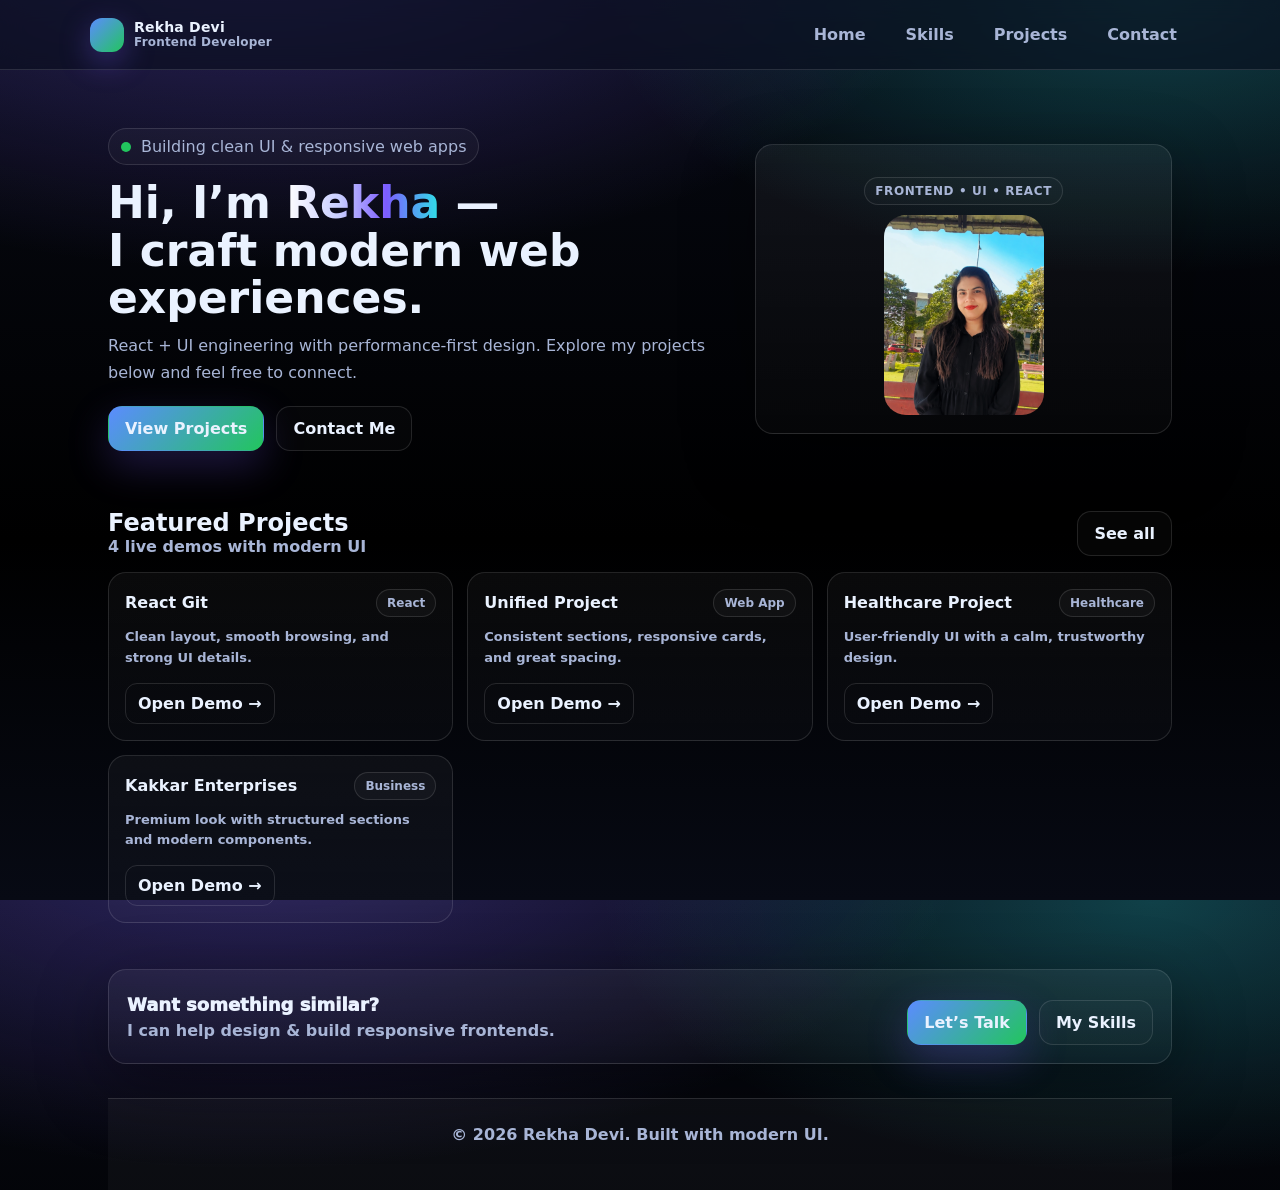
==== index.html @ 22abef99 "Fix hero image src path" ====
<!doctype html>
<html lang="en">

<head>
  <meta charset="UTF-8" />
  <meta name="viewport" content="width=device-width, initial-scale=1.0" />
  <title>Rekha Devi | Portfolio</title>
  <link rel="stylesheet" href="styles.css" />
</head>

<body>
  <header class="nav">
    <div class="container nav-inner">
      <div class="brand">
        <div class="logo" aria-hidden="true"></div>
        <div>
          <div style="font-size:14px; line-height:1.1; color:var(--text);">Rekha Devi</div>
          <div style="font-size:12px; color:var(--muted); font-weight:800;">Frontend Developer</div>
        </div>
      </div>
      <nav class="nav-links" aria-label="Primary">
        <a href="index.html">Home</a>
        <a href="skills.html">Skills</a>
        <a href="project.html">Projects</a>
        <a href="contact.html">Contact</a>
      </nav>
    </div>
  </header>

  <main class="container">
    <section class="hero">
      <div class="hero-grid">
        <div>
          <div class="kicker">
            <span class="pulse" aria-hidden="true"></span>
            Building clean UI & responsive web apps
          </div>
          <h1>
            Hi, I’m <span class="gradient-text">Rekha</span> —
            <br />
            I craft modern web experiences.
          </h1>
          <p>
            React + UI engineering with performance-first design. Explore my projects below and feel free to connect.
          </p>

          <div class="hero-actions">
            <a class="btn btn-primary" href="project.html">View Projects</a>
            <a class="btn" href="contact.html">Contact Me</a>
          </div>
        </div>

        <aside class="panel profile-card" aria-label="Profile">
          <div class="mari-gallery" aria-label="Gallery">
            <div class="mari-fresh-text">Frontend • UI • React</div>
            <img
              class="mari-img"
              src="/images/d5c68308-0cd5-4588-aa4e-88a4cfb205c1.png"
              alt="Rekha"
              loading="lazy"
              decoding="async"
              />

          </div>
        </aside>
      </div>
    </section>

    <section class="section" id="projects">
      <div class="section-head">
        <div>
          <h2>Featured Projects</h2>
          <p>4 live demos with modern UI</p>
        </div>
        <a class="btn" href="project.html">See all</a>
      </div>

      <div class="grid-3" style="margin-top:16px;">
        <article class="card">
          <div class="title">
            <h3>React Git</h3>
            <span class="tag">React</span>
          </div>
          <p>Clean layout, smooth browsing, and strong UI details.</p>
          <a href="https://reactgit-theta.vercel.app/" target="_blank" rel="noreferrer">Open Demo →</a>
        </article>

        <article class="card">
          <div class="title">
            <h3>Unified Project</h3>
            <span class="tag">Web App</span>
          </div>
          <p>Consistent sections, responsive cards, and great spacing.</p>
          <a href="https://unifiedproject.vercel.app/" target="_blank" rel="noreferrer">Open Demo →</a>
        </article>

        <article class="card">
          <div class="title">
            <h3>Healthcare Project</h3>
            <span class="tag">Healthcare</span>
          </div>
          <p>User-friendly UI with a calm, trustworthy design.</p>
          <a href="https://healthcareproject1-liard.vercel.app/" target="_blank" rel="noreferrer">Open Demo →</a>
        </article>

        <article class="card">
          <div class="title">
            <h3>Kakkar Enterprises</h3>
            <span class="tag">Business</span>
          </div>
          <p>Premium look with structured sections and modern components.</p>
          <a href="https://kakkarenterprises.vercel.app/" target="_blank" rel="noreferrer">Open Demo →</a>
        </article>
      </div>
    </section>

    <section class="section" style="padding-top:12px;">
      <div class="panel"
        style="padding:18px; display:flex; justify-content:space-between; gap:16px; align-items:center; flex-wrap:wrap;">
        <div>
          <div style="font-weight:1000; font-size:18px;">Want something similar?</div>
          <div style="color:var(--muted); font-weight:800; margin-top:6px;">I can help design & build responsive
            frontends.</div>
        </div>
        <div class="send-row">
          <a class="btn btn-primary" href="contact.html">Let’s Talk</a>
          <a class="btn" href="skills.html">My Skills</a>
        </div>
      </div>
    </section>

    <footer class="footer">
      <div>© <span id="year"></span> Rekha Devi. Built with modern UI.</div>
    </footer>
  </main>

  <script>
    document.getElementById('year').textContent = new Date().getFullYear();
  </script>
</body>

</html>
---- styles.css ----
:root{
  --bg:#000000; /* black background */

  --card:#0a1a2b;
  --card2:#07162a;
  --text:#eaf2ff;
  --muted:#a8b5d6;
  --brand:#5b8cff; /* blue */
  --brand2:#22c55e; /* green */
  --brand3:#a855f7; /* purple */
  --border:rgba(255,255,255,.12);
  --shadow: 0 22px 70px rgba(0,0,0,.42);
  --radius:18px;
}


*{box-sizing:border-box}
html,body{height:100%}
body{
  margin:0;
  font-family: ui-sans-serif, system-ui, -apple-system, Segoe UI, Roboto, Arial, "Noto Sans", "Liberation Sans", sans-serif;
  background:
    radial-gradient(1200px 600px at 20% -10%, rgba(124,92,255,.35), transparent 60%),
    radial-gradient(1000px 500px at 90% 0%, rgba(45,226,230,.25), transparent 55%),
    linear-gradient(180deg, #070a14 0%, var(--bg) 60%, #070a14 100%);
  color:var(--text);
}

a{color:inherit; text-decoration:none}
.container{max-width:1100px; margin:0 auto; padding:0 18px}

/* Navbar */
.nav{
  position:sticky; top:0; z-index:50;
  backdrop-filter: blur(12px);
  background: rgba(10,14,30,.65);
  border-bottom:1px solid var(--border);
}
.nav-inner{
  display:flex; align-items:center; justify-content:space-between;
  padding:14px 0;
}
.brand{
  display:flex; gap:10px; align-items:center;
  font-weight:800; letter-spacing:.2px;
}
.logo{
  width:34px; height:34px; border-radius:12px;
  background: linear-gradient(135deg, var(--brand), var(--brand2));
  box-shadow: 0 10px 30px rgba(124,92,255,.35);
}
.nav-links{display:flex; gap:14px; align-items:center}
.nav-links a{
  padding:10px 12px;
  border:1px solid transparent;
  border-radius:12px;
  color:var(--muted);
  font-weight:600;
}
.nav-links a:hover{
  color:var(--text);
  border-color: var(--border);
  background: rgba(255,255,255,.03);
}

/* Hero */
.hero{
  padding:58px 0 24px;
}
.hero-grid{
  display:grid; grid-template-columns: 1.2fr .8fr;
  gap:22px; align-items:center;
}
@media (max-width: 860px){ .hero-grid{grid-template-columns:1fr;} }

.kicker{
  display:inline-flex; gap:10px; align-items:center;
  padding:8px 12px; border-radius:999px;
  border:1px solid var(--border);
  color:var(--muted);
  background: rgba(255,255,255,.03);
}
.pulse{
  width:10px; height:10px; border-radius:50%;
  background: var(--brand2);
  box-shadow: 0 0 0 0 rgba(45,226,230,.6);
  animation: pulse 1.8s infinite;
}
@keyframes pulse{
  0%{ box-shadow: 0 0 0 0 rgba(45,226,230,.55);} 70%{ box-shadow: 0 0 0 16px rgba(45,226,230,0);} 100%{ box-shadow: 0 0 0 0 rgba(45,226,230,0);} 
}

.hero h1{margin:14px 0 10px; font-size:44px; line-height:1.08}
@media (max-width: 600px){ .hero h1{font-size:34px;} }
.gradient-text{
  background: linear-gradient(90deg, #ffffff 0%, #c7ccff 35%, #7c5cff 65%, #2de2e6 100%);
  -webkit-background-clip:text; background-clip:text; color:transparent;
}
.hero p{margin:0; color:var(--muted); font-size:16px; line-height:1.7; max-width:620px}

.hero-actions{display:flex; gap:12px; flex-wrap:wrap; margin-top:20px}
.btn{
  display:inline-flex; gap:10px; align-items:center; justify-content:center;
  padding:12px 16px; border-radius:14px;
  border:1px solid var(--border);
  font-weight:800;
  background: rgba(255,255,255,.02);
  color:var(--text);
  transition: transform .15s ease, background .15s ease, border-color .15s ease;
}
.btn:hover{transform: translateY(-2px); border-color: rgba(255,255,255,.2); background: rgba(255,255,255,.04)}
.btn-primary{
  border-color: transparent;
  background: linear-gradient(135deg, var(--brand), var(--brand2));
  box-shadow: 0 15px 40px rgba(124,92,255,.25);
}
.btn-primary:hover{background: linear-gradient(135deg, #8b6cff, #41f0f2)}

/* Panels */
.panel{
  background: linear-gradient(180deg, rgba(255,255,255,.05), rgba(255,255,255,.02));
  border:1px solid var(--border);
  border-radius: var(--radius);
  box-shadow: var(--shadow);
}
.profile-card{
  padding:18px;
}
.profile-top{display:flex; gap:14px; align-items:center}
.avatar{
  width:72px; height:72px; border-radius:22px;
  background:
    radial-gradient(20px 20px at 30% 30%, rgba(255,255,255,.65), transparent 60%),
    linear-gradient(135deg, rgba(124,92,255,.95), rgba(45,226,230,.75));
  border:1px solid rgba(255,255,255,.18);
}
.profile-card h3{margin:0; font-size:18px}
.profile-card .role{color:var(--muted); margin-top:4px; font-weight:700; font-size:13px}
.badges{display:flex; gap:10px; flex-wrap:wrap; margin-top:14px}
.badge{
  padding:9px 12px; border-radius:999px;
  background: rgba(255,255,255,.03);
  border:1px solid var(--border);
  color:var(--muted);
  font-weight:700; font-size:13px;
}

/* Sections */
.section{padding:34px 0}

/* Mari Gallery (right side) */
.mari-gallery{
  margin-top:14px;
  display:flex;
  flex-direction:column;
  gap:10px;
  align-items:center;
}
.mari-fresh-text{
  font-weight:900;
  font-size:12px;
  color:var(--muted);
  letter-spacing:.6px;
  text-transform:uppercase;
  padding:6px 10px;
  border-radius:999px;
  border:1px solid var(--border);
  background: rgba(255,255,255,.02);
}
.mari-img{
  width:160px;
  height:200px;
  object-fit:cover;
  object-position:center 10%;
  border-radius:22px;
  border:none;
  box-shadow: none;
  display:block;
}
@media (max-width: 860px){
  .mari-img{height:190px; width:150px}
}
.section-head{display:flex; justify-content:space-between; align-items:flex-end; gap:16px; flex-wrap:wrap}
.section-head h2{margin:0; font-size:24px}
.section-head p{margin:0; color:var(--muted); font-weight:600}

/* Cards */
.grid-3{display:grid; grid-template-columns: repeat(3, 1fr); gap:14px}
.grid-2{display:grid; grid-template-columns: repeat(2, 1fr); gap:14px}
@media (max-width: 900px){ .grid-3{grid-template-columns: repeat(2, 1fr);} }
@media (max-width: 620px){ .grid-3{grid-template-columns: 1fr;} .grid-2{grid-template-columns: 1fr;} }

.card{
  padding:16px;
  border-radius: var(--radius);
  background: linear-gradient(180deg, rgba(255,255,255,.04), rgba(255,255,255,.02));
  border:1px solid var(--border);
  transition: transform .15s ease, border-color .15s ease;
}
.card:hover{transform: translateY(-4px); border-color: rgba(255,255,255,.2)}

.card{animation:none}

.card .title{display:flex; align-items:center; justify-content:space-between; gap:12px}
.card h3{margin:0; font-size:16px}
.card .tag{color:var(--muted); font-weight:800; font-size:12px; padding:6px 10px; border-radius:999px; border:1px solid var(--border); background: rgba(255,255,255,.03)}
.card p{margin:10px 0 14px; color:var(--muted); line-height:1.6; font-weight:600; font-size:13px}
.card a{
  display:inline-flex; align-items:center; gap:10px;
  font-weight:900;
  color:var(--text);
  padding:10px 12px;
  border-radius:12px;
  border:1px solid var(--border);
}
.card a:hover{border-color: rgba(255,255,255,.22)}

/* Footer */
.footer{
  padding:26px 0 46px;
  color:var(--muted);
  font-weight:700;
  text-align:center;
  background: rgba(255,255,255,.03);
  border-top: 1px solid var(--border);
}

/* Skills */
.skill{display:flex; align-items:center; justify-content:space-between; gap:10px; margin:12px 0; padding:12px 14px; border-radius:16px; border:1px solid var(--border); background: rgba(255,255,255,.02)}
.skill .name{font-weight:900}
.skill .level{color:var(--muted); font-weight:900}

/* Contact */
.contact-wrap{display:grid; grid-template-columns:1fr 1fr; gap:14px}
@media (max-width: 860px){ .contact-wrap{grid-template-columns:1fr} }
.form-note{color:var(--muted); font-weight:700; line-height:1.7; margin:0}
.contact-card{padding:18px}

.input{
  width:100%;
  padding:12px 14px;
  border-radius:14px;
  border:1px solid var(--border);
  background: rgba(255,255,255,.02);
  color:var(--text);
  outline:none;
}
.input:focus{border-color: rgba(255,255,255,.22)}

.row{display:grid; grid-template-columns:1fr 1fr; gap:12px}
@media (max-width: 620px){ .row{grid-template-columns:1fr} }
textarea.input{min-height:110px; resize:vertical}

.send-row{display:flex; gap:12px; flex-wrap:wrap; align-items:center; margin-top:12px}
.small{font-size:12px; color:var(--muted); font-weight:800}
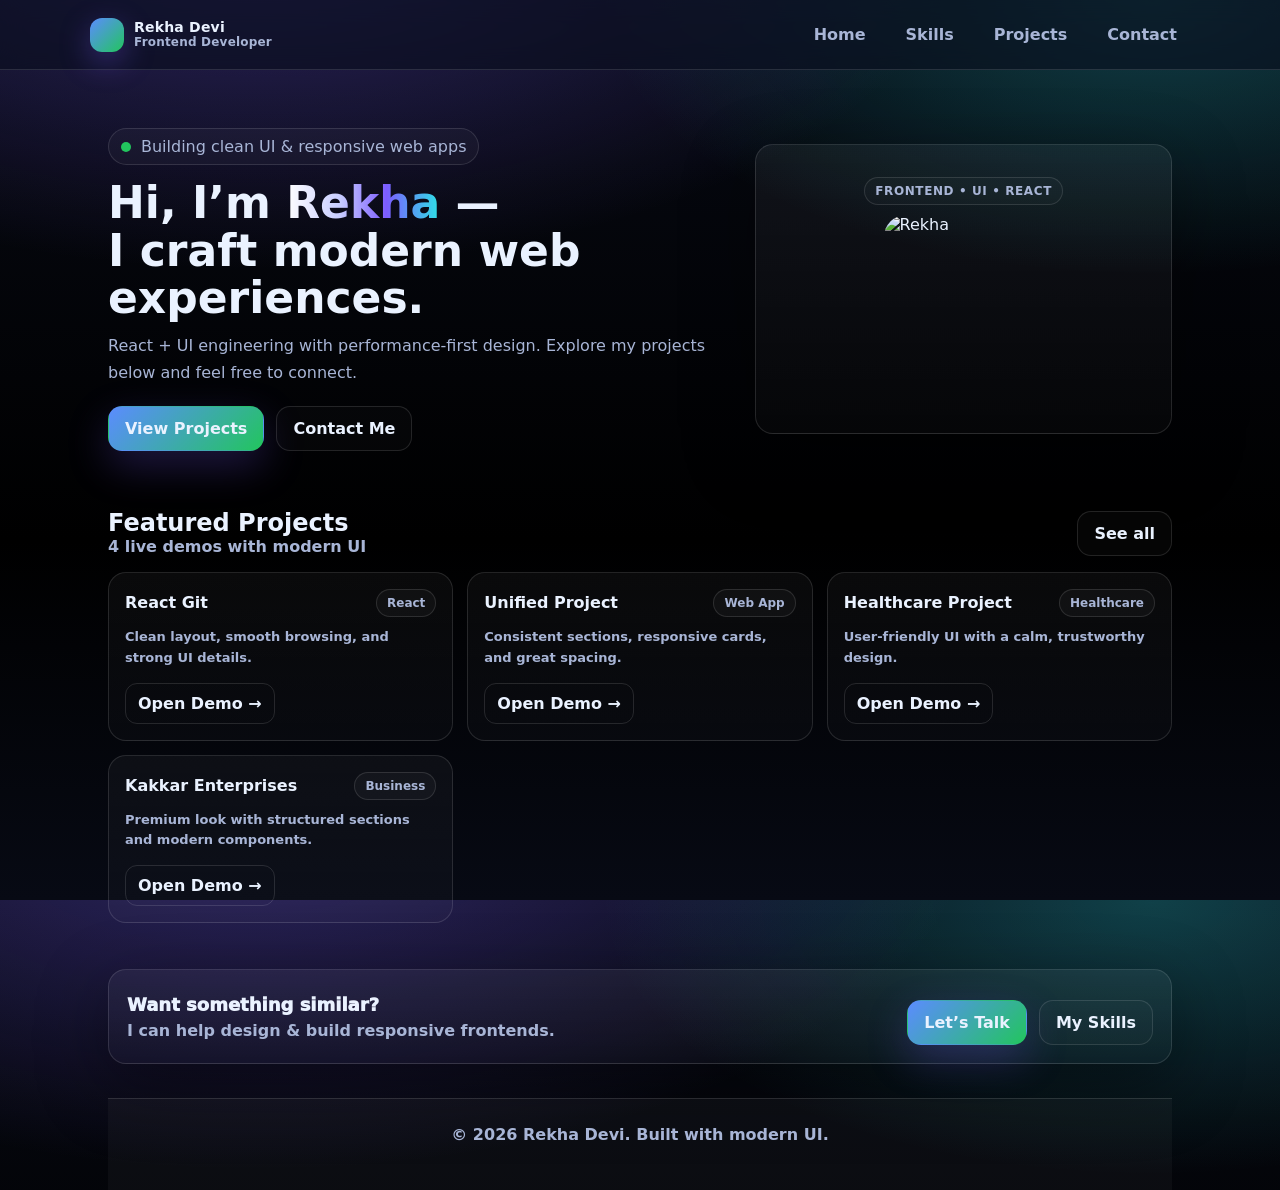
==== commit 32601999: "image path change" ====
--- a/index.html
+++ b/index.html
@@ -54,12 +54,10 @@
           <div class="mari-gallery" aria-label="Gallery">
             <div class="mari-fresh-text">Frontend • UI • React</div>
             <img
-              class="mari-img"
-              src="/images/d5c68308-0cd5-4588-aa4e-88a4cfb205c1.png"
-              alt="Rekha"
-              loading="lazy"
-              decoding="async"
-              />
+  class="mari-img"
+  src="./images/rekha.png"
+  alt="Rekha"
+/>
 
           </div>
         </aside>
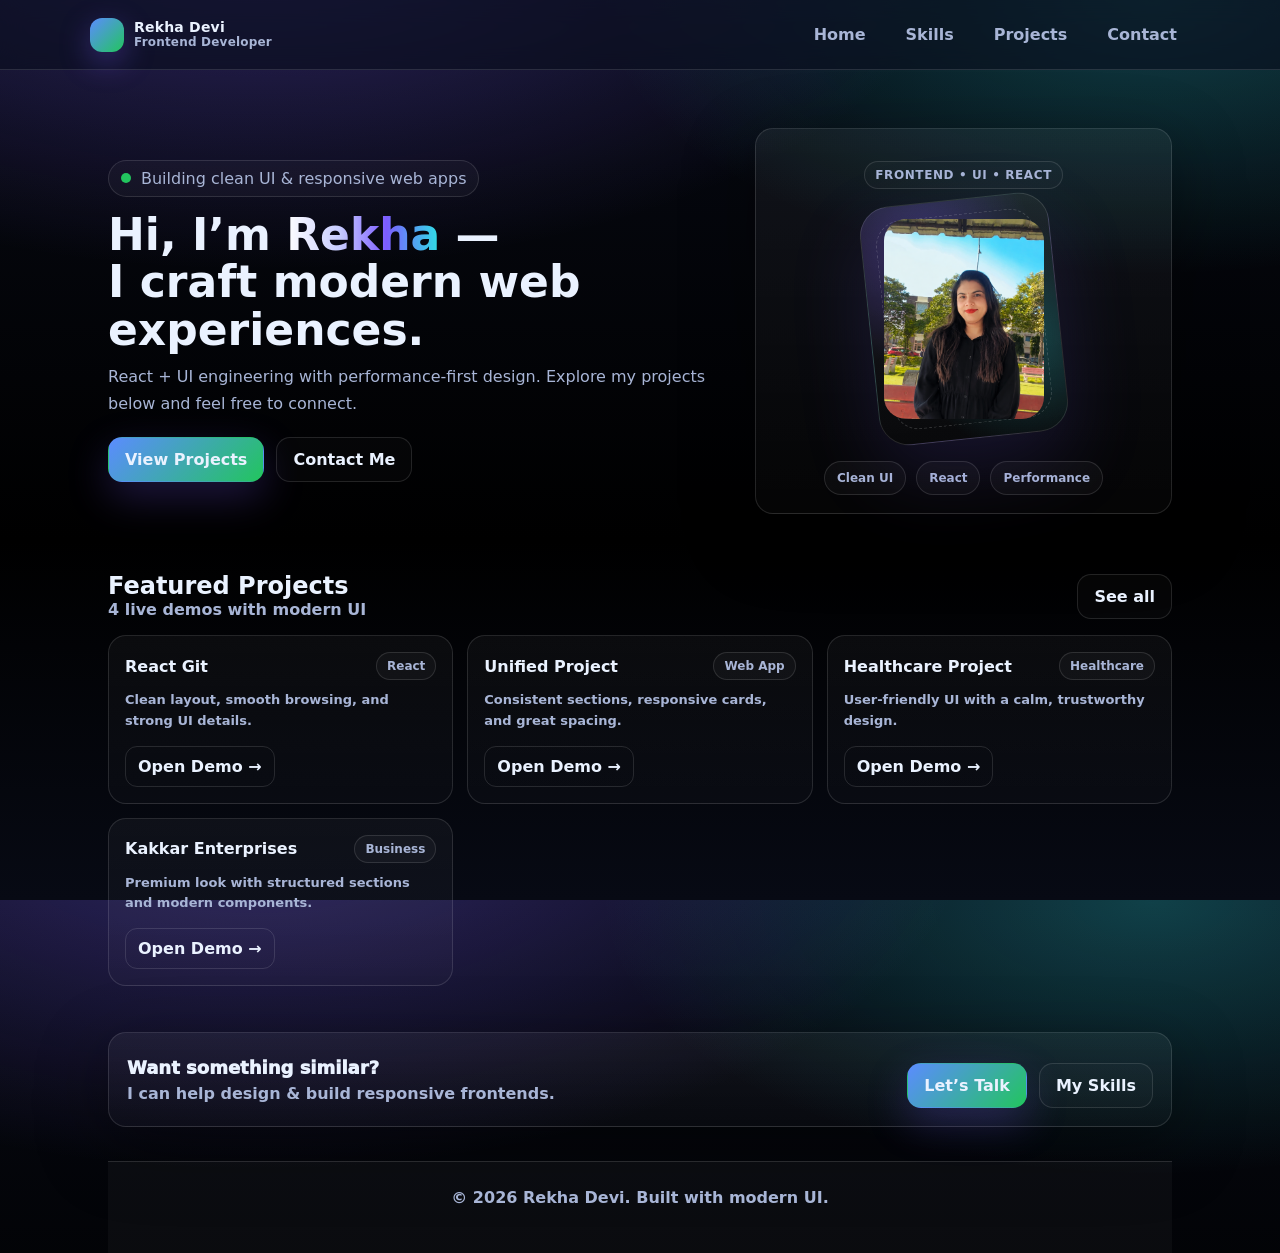
==== commit f114b57b: "changes" ====
--- a/index.html
+++ b/index.html
@@ -53,12 +53,21 @@
         <aside class="panel profile-card" aria-label="Profile">
           <div class="mari-gallery" aria-label="Gallery">
             <div class="mari-fresh-text">Frontend • UI • React</div>
-            <img
-  class="mari-img"
-  src="./images/rekha.png"
-  alt="Rekha"
-/>
 
+            <div class="profile-visual" aria-hidden="true">
+              <div class="profile-visual-ring"></div>
+              <img
+                class="mari-img"
+                src="public/images/d5c68308-0cd5-4588-aa4e-88a4cfb205c1.png"
+                alt="Rekha - Profile"
+              />
+            </div>
+
+            <div class="profile-badges" aria-label="Highlights">
+              <span class="badge">Clean UI</span>
+              <span class="badge">React</span>
+              <span class="badge">Performance</span>
+            </div>
           </div>
         </aside>
       </div>
--- a/styles.css
+++ b/styles.css
@@ -174,8 +174,65 @@
   object-position:center 10%;
   border-radius:22px;
   border:none;
-  box-shadow: none;
   display:block;
+  position:relative;
+  z-index:2;
+}
+
+/* Hero profile visual effect */
+.profile-visual{
+  position:relative;
+  width:190px;
+  height:240px;
+  display:flex;
+  align-items:center;
+  justify-content:center;
+}
+
+.profile-visual-ring{
+  position:absolute;
+  inset:0;
+  border-radius:30px;
+  background:
+    radial-gradient(circle at 30% 20%, rgba(124,92,255,.35), transparent 50%),
+    radial-gradient(circle at 80% 60%, rgba(45,226,230,.25), transparent 55%),
+    linear-gradient(180deg, rgba(255,255,255,.05), rgba(255,255,255,.01));
+  border:1px solid var(--border);
+  box-shadow: 0 30px 80px rgba(124,92,255,.15);
+  transform: rotate(-6deg);
+  z-index:1;
+}
+
+.profile-visual-ring::after{
+  content:"";
+  position:absolute;
+  inset:14px;
+  border-radius:26px;
+  border:1px dashed rgba(255,255,255,.16);
+  animation: spin 10s linear infinite;
+}
+
+@keyframes spin{
+  from{ transform: rotate(0deg); }
+  to{ transform: rotate(360deg); }
+}
+
+.profile-badges{
+  display:flex;
+  gap:10px;
+  flex-wrap:wrap;
+  justify-content:center;
+  margin-top:12px;
+}
+
+.badge{
+  padding:9px 12px;
+  border-radius:999px;
+  background: rgba(255,255,255,.03);
+  border:1px solid var(--border);
+  color:var(--muted);
+  font-weight:800;
+  font-size:12px;
 }
 @media (max-width: 860px){
   .mari-img{height:190px; width:150px}
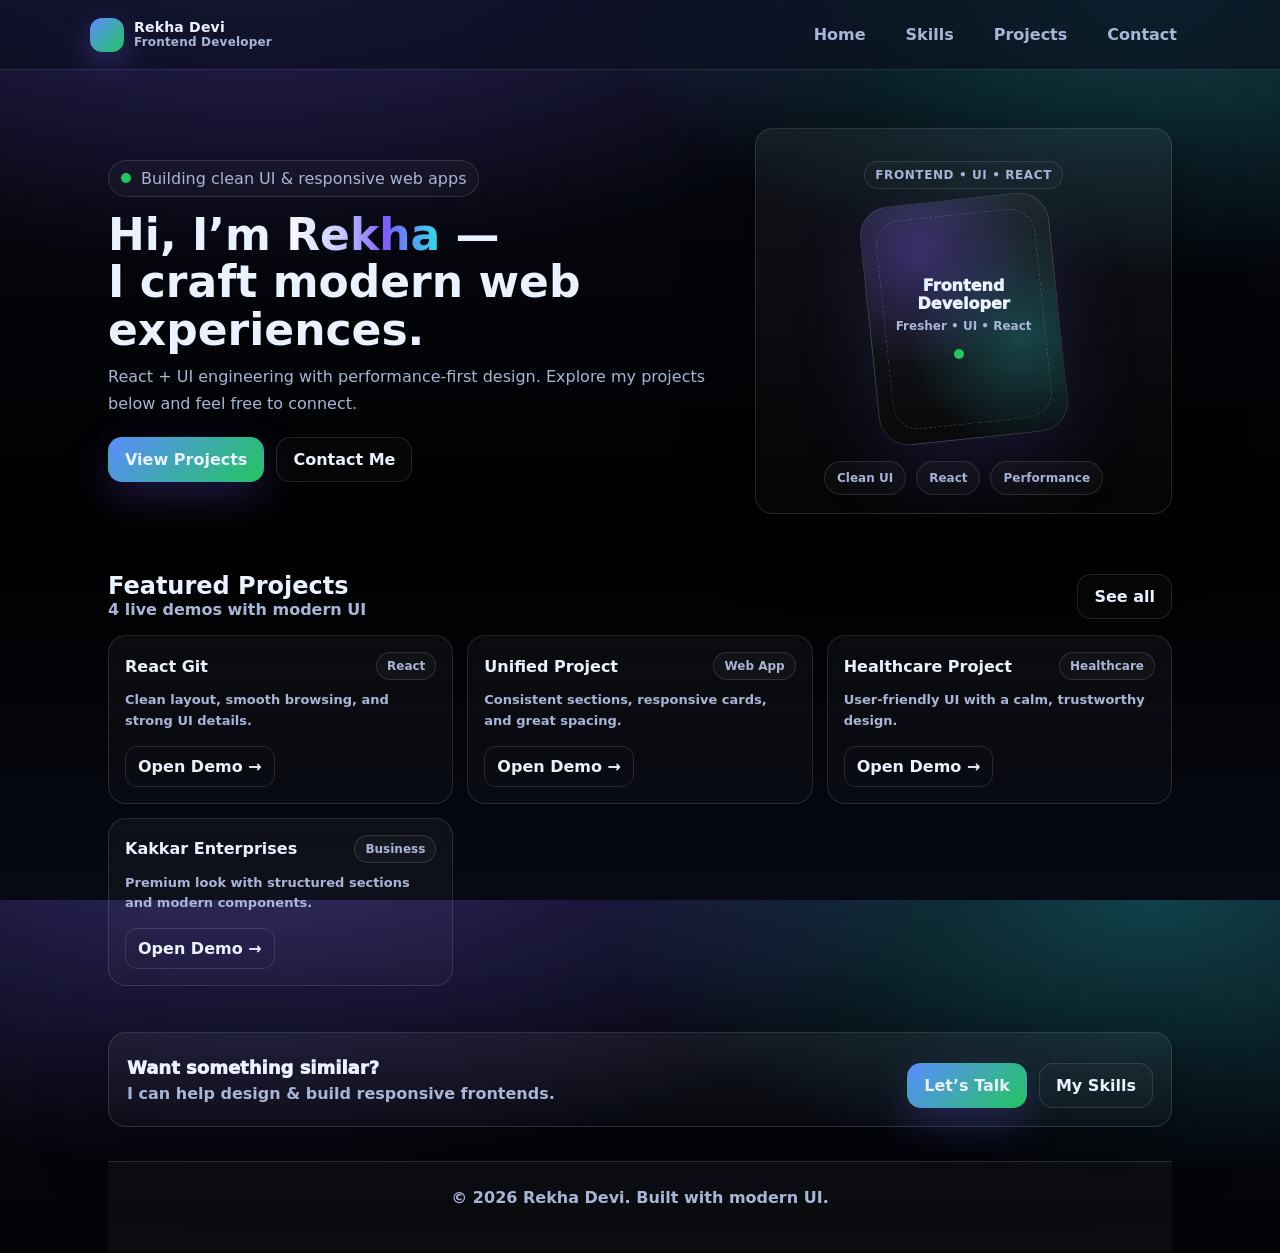
==== commit e10de08b: "Add frontend developer fresher text animation (no image)" ====
--- a/index.html
+++ b/index.html
@@ -54,13 +54,18 @@
           <div class="mari-gallery" aria-label="Gallery">
             <div class="mari-fresh-text">Frontend • UI • React</div>
 
-            <div class="profile-visual" aria-hidden="true">
-              <div class="profile-visual-ring"></div>
-              <img
-                class="mari-img"
-                src="public/images/d5c68308-0cd5-4588-aa4e-88a4cfb205c1.png"
-                alt="Rekha - Profile"
-              />
+            <div class="profile-visual" aria-label="Frontend developer status">
+              <div class="profile-visual-ring" aria-hidden="true"></div>
+
+              <div class="profile-text">
+                <div class="profile-title">Frontend Developer</div>
+                <div class="profile-sub">Fresher • UI • React</div>
+
+                <div class="typing" aria-hidden="true">
+                  <span class="typing-dot"></span>
+                  <span class="typing-text">Building modern UIs</span>
+                </div>
+              </div>
             </div>
 
             <div class="profile-badges" aria-label="Highlights">
--- a/styles.css
+++ b/styles.css
@@ -187,7 +187,74 @@
   display:flex;
   align-items:center;
   justify-content:center;
-}
+  padding:18px 12px;
+}
+
+.profile-text{
+  position:relative;
+  z-index:3;
+  text-align:center;
+}
+
+.profile-title{
+  font-weight:1000;
+  font-size:16px;
+  line-height:1.15;
+}
+
+.profile-sub{
+  margin-top:6px;
+  color:var(--muted);
+  font-weight:900;
+  font-size:12px;
+}
+
+/* typing / status animation */
+.typing{
+  margin-top:14px;
+  display:flex;
+  align-items:center;
+  justify-content:center;
+  gap:10px;
+  color:var(--text);
+  font-weight:900;
+  font-size:12px;
+}
+
+.typing-dot{
+  width:10px;
+  height:10px;
+  border-radius:50%;
+  background: var(--brand2);
+  box-shadow: 0 0 0 0 rgba(45,226,230,.6);
+  animation: dotPulse 1.4s infinite;
+}
+
+@keyframes dotPulse{
+  0%{ box-shadow: 0 0 0 0 rgba(45,226,230,.55); transform: scale(1); }
+  60%{ box-shadow: 0 0 0 12px rgba(45,226,230,0); transform: scale(1.05); }
+  100%{ box-shadow: 0 0 0 0 rgba(45,226,230,0); transform: scale(1); }
+}
+
+.typing-text{
+  display:inline-block;
+  white-space:nowrap;
+  overflow:hidden;
+  max-width:0;
+  animation: textReveal 1.9s steps(18, end) infinite;
+  vertical-align:bottom;
+}
+
+@keyframes textReveal{
+  0%{ max-width:0; }
+  50%{ max-width:190px; }
+  100%{ max-width:0; }
+}
+
+@media (max-width: 860px){
+  .profile-visual{ width:170px; height:220px; }
+}
+
 
 .profile-visual-ring{
   position:absolute;
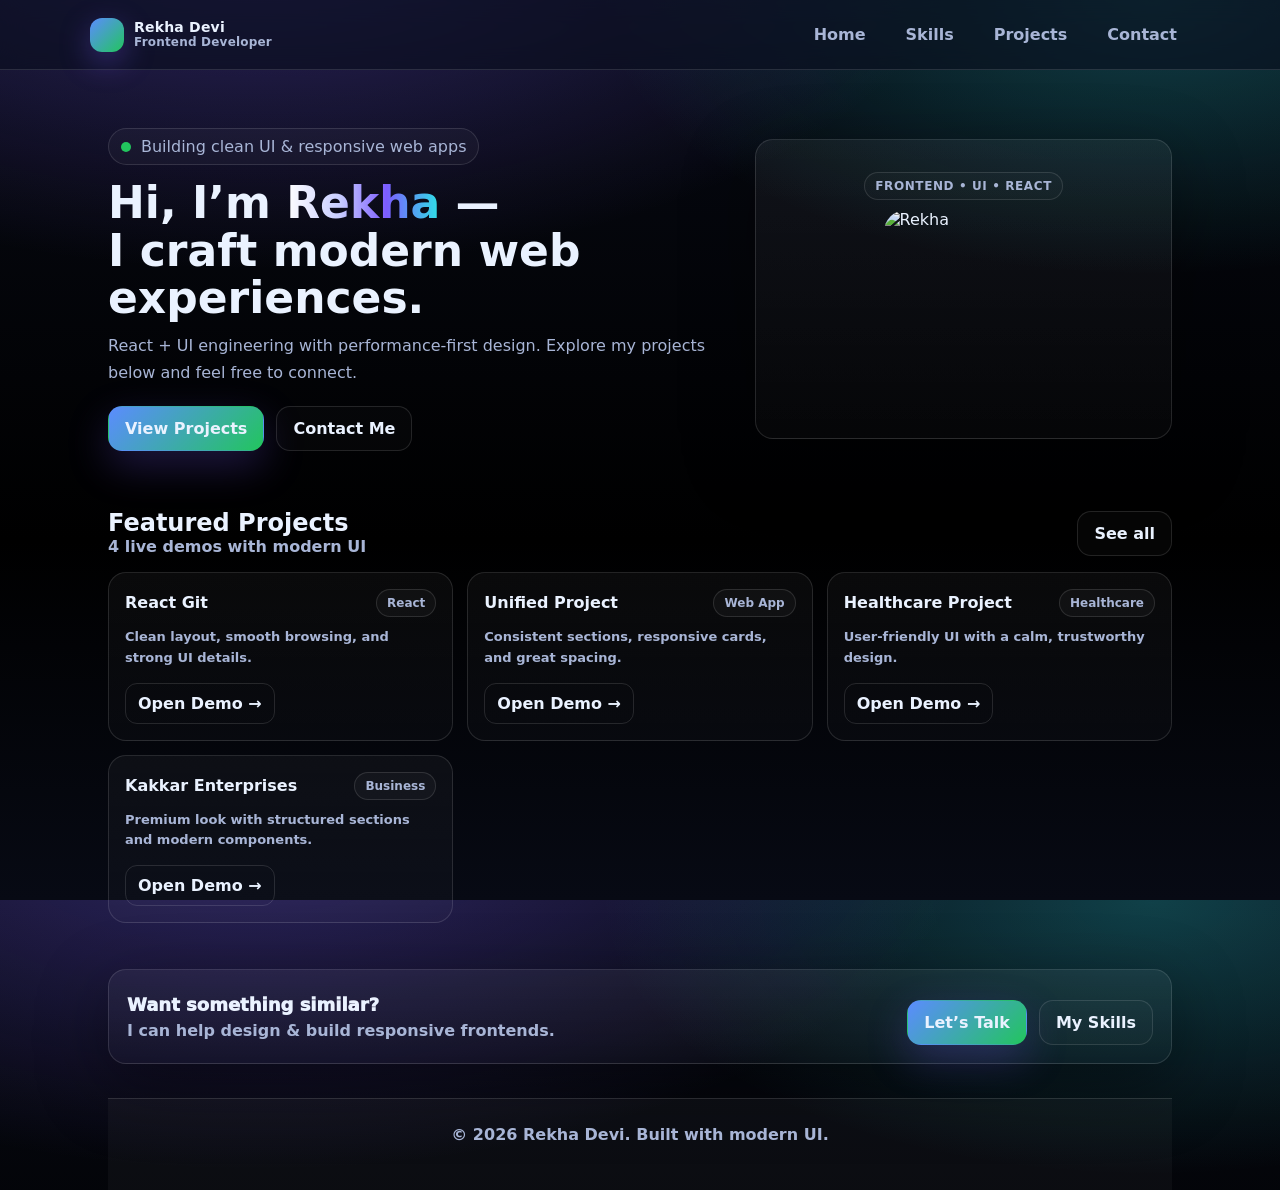
==== commit 4ccc1d7f: "Update index.html" ====
--- a/index.html
+++ b/index.html
@@ -1,13 +1,11 @@
 <!doctype html>
 <html lang="en">
-
 <head>
   <meta charset="UTF-8" />
   <meta name="viewport" content="width=device-width, initial-scale=1.0" />
   <title>Rekha Devi | Portfolio</title>
   <link rel="stylesheet" href="styles.css" />
 </head>
-
 <body>
   <header class="nav">
     <div class="container nav-inner">
@@ -53,25 +51,19 @@
         <aside class="panel profile-card" aria-label="Profile">
           <div class="mari-gallery" aria-label="Gallery">
             <div class="mari-fresh-text">Frontend • UI • React</div>
-
-            <div class="profile-visual" aria-label="Frontend developer status">
-              <div class="profile-visual-ring" aria-hidden="true"></div>
-
-              <div class="profile-text">
-                <div class="profile-title">Frontend Developer</div>
-                <div class="profile-sub">Fresher • UI • React</div>
-
-                <div class="typing" aria-hidden="true">
-                  <span class="typing-dot"></span>
-                  <span class="typing-text">Building modern UIs</span>
-                </div>
-              </div>
-            </div>
-
-            <div class="profile-badges" aria-label="Highlights">
-              <span class="badge">Clean UI</span>
-              <span class="badge">React</span>
-              <span class="badge">Performance</span>
+            <img
+  class="mari-img"
+  src="public/images/rekha.png"
+  alt="Rekha"
+/>
+            <div class="mari-link-wrap">
+              <a
+                class="mari-link"
+                href="https://www.facebook.com/"
+                target="_blank"
+                rel="noreferrer"
+                aria-label="Open profile link"
+              ></a>
             </div>
           </div>
         </aside>
@@ -127,12 +119,10 @@
     </section>
 
     <section class="section" style="padding-top:12px;">
-      <div class="panel"
-        style="padding:18px; display:flex; justify-content:space-between; gap:16px; align-items:center; flex-wrap:wrap;">
+      <div class="panel" style="padding:18px; display:flex; justify-content:space-between; gap:16px; align-items:center; flex-wrap:wrap;">
         <div>
           <div style="font-weight:1000; font-size:18px;">Want something similar?</div>
-          <div style="color:var(--muted); font-weight:800; margin-top:6px;">I can help design & build responsive
-            frontends.</div>
+          <div style="color:var(--muted); font-weight:800; margin-top:6px;">I can help design & build responsive frontends.</div>
         </div>
         <div class="send-row">
           <a class="btn btn-primary" href="contact.html">Let’s Talk</a>
@@ -150,5 +140,5 @@
     document.getElementById('year').textContent = new Date().getFullYear();
   </script>
 </body>
+</html>
 
-</html>
